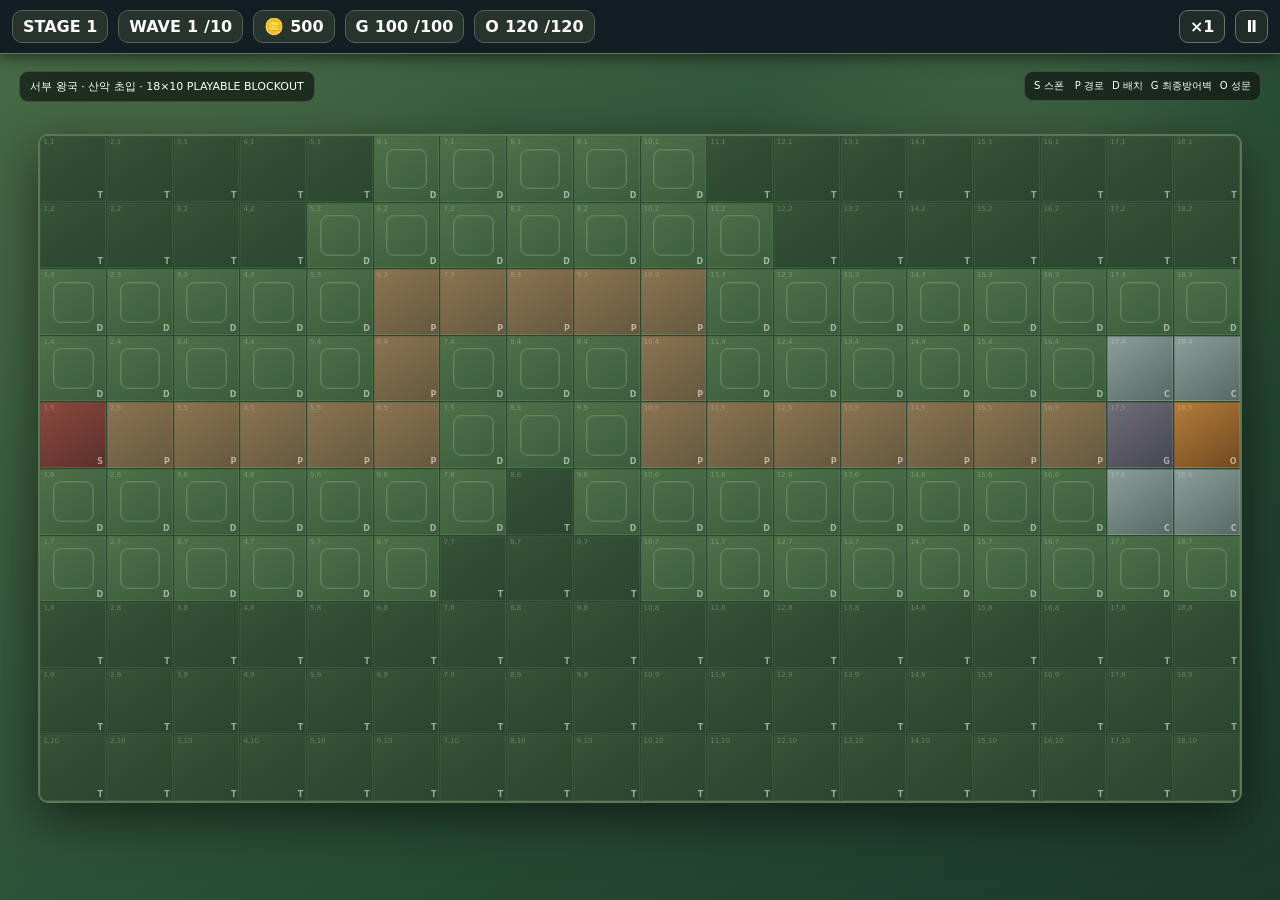
==== app/src/main/assets/stage1_playable.html @ c3728bfd "feat: add playable 18x10 Stage 1 vertical slice" ====
<!doctype html>
<html lang="ko">
<head>
<meta charset="utf-8">
<meta name="viewport" content="width=device-width,initial-scale=1,user-scalable=no,viewport-fit=cover">
<title>Lucky Girls Stage 1 Playable</title>
<style>
:root{--top:54px;--bottom:116px}
*{box-sizing:border-box}
html,body{margin:0;width:100%;height:100%;overflow:hidden;background:#15251c;color:#fff;font-family:system-ui,-apple-system,sans-serif;touch-action:manipulation}
button{font:inherit}
#app{width:100%;height:100%;position:relative;background:linear-gradient(#355e45,#203c2d 58%,#13251b)}
#topHUD{position:fixed;z-index:50;left:0;right:0;top:0;height:var(--top);display:flex;align-items:center;gap:10px;padding:6px 12px;background:#111923ef;border-bottom:1px solid #647565;box-shadow:0 3px 14px #0008}
.hudBox{display:flex;align-items:center;gap:6px;padding:6px 10px;border-radius:10px;background:#26342d;border:1px solid #4f6257;font-weight:800;white-space:nowrap}
.hudGrow{flex:1}
.hudBtn{border:1px solid #65766e;background:#202c28;color:white;border-radius:9px;padding:6px 10px;font-weight:900}
#battlefield{position:absolute;left:0;right:0;top:var(--top);bottom:0;overflow:hidden;background:
radial-gradient(circle at 20% 30%,#60875b55,transparent 25%),
radial-gradient(circle at 80% 20%,#7a976055,transparent 24%),
linear-gradient(140deg,#466945,#284c35 55%,#1b392b)}
#mapFrame{position:absolute;left:2.5%;right:2.5%;top:3%;bottom:5%;display:flex;align-items:center;justify-content:center}
#grid{position:relative;display:grid;grid-template-columns:repeat(18,1fr);grid-template-rows:repeat(10,1fr);gap:1px;width:min(94vw,calc(90vh * 1.8));aspect-ratio:18/10;border:2px solid #8ba07a88;border-radius:10px;overflow:hidden;box-shadow:0 16px 50px #0008;background:#284831}
.cell{position:relative;min-width:0;min-height:0;background:#40633d;border:1px solid #62805a33}
.cell.t{background:linear-gradient(145deg,#355337,#29452e)}
.cell.d{background:linear-gradient(145deg,#4e7149,#3a5c3b)}
.cell.d:after{content:'';position:absolute;inset:18%;border:1px solid #b8cc9f44;border-radius:20%;box-shadow:inset 0 0 0 1px #ffffff10}
.cell.p{background:linear-gradient(145deg,#8a7552,#66583e)}
.cell.s{background:linear-gradient(145deg,#8b493d,#5c2f2b)}
.cell.c{background:linear-gradient(145deg,#8b9e9b,#556965)}
.cell.g{background:linear-gradient(145deg,#6f6e78,#464650)}
.cell.o{background:linear-gradient(145deg,#b47d39,#71491f)}
.cell.selected{outline:3px solid #ffe76b;outline-offset:-3px;z-index:5}
.cell.combo{box-shadow:inset 0 0 0 3px #ffd958,0 0 12px #ffd958aa;z-index:4}
.cell.deployable:not(.occupied){cursor:pointer}
.cell.deployable:not(.occupied):active{filter:brightness(1.25)}
.coord{position:absolute;left:2px;top:1px;font-size:7px;color:#ffffff42;pointer-events:none}
.tileLabel{position:absolute;right:2px;bottom:1px;font-size:8px;font-weight:900;color:#ffffff88}
#unitLayer,#enemyLayer,#fxLayer{position:absolute;inset:0;pointer-events:none}
.unitToken{position:absolute;transform:translate(-50%,-50%);width:4.8%;aspect-ratio:1;border-radius:50%;display:flex;align-items:center;justify-content:center;font-weight:900;font-size:clamp(10px,1.4vw,18px);border:2px solid #fff8;box-shadow:0 3px 8px #0009;pointer-events:none}
.unitToken.basic{background:#377ac9}
.unitToken.upgraded{background:#7758c8}
.unitToken.hero{background:#d5aa35;color:#251b08;box-shadow:0 0 15px #ffd953}
.enemyToken{position:absolute;transform:translate(-50%,-50%);width:3.4%;aspect-ratio:1;border-radius:45%;background:#743b75;border:2px solid #d996d8;box-shadow:0 0 12px #a64ca4;font-size:clamp(8px,1.1vw,14px);display:flex;align-items:center;justify-content:center;font-weight:900}
.enemyToken.boss{width:5.8%;background:#8b382f;border-color:#ffb070;box-shadow:0 0 18px #e04b35}
.hpbar{position:absolute;left:8%;right:8%;top:-14%;height:5px;background:#211;border-radius:8px;overflow:hidden}
.hpbar i{display:block;height:100%;background:#62e36a}
#bottomUI{position:fixed;z-index:60;left:0;right:0;bottom:0;min-height:var(--bottom);padding:8px 12px;background:#111821f2;border-top:1px solid #5d6b66;box-shadow:0 -4px 18px #000a;display:none}
#bottomUI.on{display:block}
#contextTitle{font-weight:900;margin-bottom:7px}
#actions{display:flex;gap:8px;overflow-x:auto;padding-bottom:3px}
.action{min-width:142px;border:1px solid #71847c;background:#27342f;color:#fff;border-radius:11px;padding:9px;text-align:left}
.action b{display:block;font-size:14px}.action small{display:block;color:#b8c5bf;margin-top:3px}
.action.heroAction{border-color:#e0bd4d;background:#4a3b1e}
.action:disabled{opacity:.42}
#closeBottom{position:absolute;right:10px;top:7px;border:0;background:#26322e;color:#fff;border-radius:8px;padding:5px 9px}
#toast{position:fixed;z-index:90;left:50%;top:68px;transform:translateX(-50%);background:#111c19e8;border:1px solid #70847a;padding:8px 13px;border-radius:10px;display:none}
#legend{position:absolute;z-index:20;right:1.5%;top:2%;font-size:10px;background:#101813b8;padding:7px 9px;border-radius:9px;border:1px solid #6e826f66;pointer-events:none}
#legend span{margin-left:8px}
#stageBanner{position:absolute;z-index:20;left:1.5%;top:2%;background:#101813b8;padding:7px 10px;border-radius:9px;border:1px solid #6e826f66;font-size:11px}
@media (max-height:520px){:root{--top:46px;--bottom:100px}.hudBox{padding:4px 8px;font-size:12px}.hudBtn{padding:4px 8px}.action{min-width:126px;padding:6px}.action b{font-size:12px}.action small{font-size:10px}}
</style>
</head>
<body>
<div id="app">
<header id="topHUD">
  <div class="hudBox">STAGE 1</div>
  <div class="hudBox">WAVE <span id="wave">1</span>/10</div>
  <div class="hudBox">🪙 <span id="gold">500</span></div>
  <div class="hudBox">G <span id="gHp">100</span>/100</div>
  <div class="hudBox">O <span id="oHp">120</span>/120</div>
  <div class="hudGrow"></div>
  <button class="hudBtn" id="speed">×1</button>
  <button class="hudBtn" id="pause">Ⅱ</button>
</header>
<main id="battlefield">
  <div id="stageBanner">서부 왕국 · 산악 초입 · 18×10 PLAYABLE BLOCKOUT</div>
  <div id="legend">S 스폰 <span>P 경로</span><span>D 배치</span><span>G 최종방어벽</span><span>O 성문</span></div>
  <div id="mapFrame">
    <div id="grid"><div id="unitLayer"></div><div id="enemyLayer"></div><div id="fxLayer"></div></div>
  </div>
</main>
<div id="bottomUI">
  <button id="closeBottom">✕</button>
  <div id="contextTitle"></div>
  <div id="actions"></div>
</div>
<div id="toast"></div>
</div>
<script>
(()=> {
'use strict';

const COLS=18, ROWS=10, CELL_COUNT=COLS*ROWS;
const route=[[1,5],[2,5],[3,5],[4,5],[5,5],[6,5],[6,4],[6,3],[7,3],[8,3],[9,3],[10,3],[10,4],[10,5],[11,5],[12,5],[13,5],[14,5],[15,5],[16,5],[17,5],[18,5]];
const castleC=new Set(['17,4','18,4','17,6','18,6']);
const routeSet=new Set(route.map(p=>p.join(',')));
const cells=[], units=new Map(), enemies=[];
let gold=500,wave=1,gHp=100,oHp=120,running=true,speed=1,last=performance.now(),spawnClock=0,waveClock=0,nextEnemyId=1,selected=null,heroCount=0;
const WAVE_DURATION=30;
const BASIC_UNITS={
  knight:{id:'knight',name:'견습기사',short:'검',cost:80,atk:12,range:2.0,rate:0.85,upgrade:'knight2'},
  archer:{id:'archer',name:'견습궁병',short:'궁',cost:90,atk:10,range:3.5,rate:1.05,upgrade:'archer2'},
  mage:{id:'mage',name:'마법사',short:'마',cost:110,atk:17,range:3.0,rate:0.65,upgrade:'mage2'},
  engineer:{id:'engineer',name:'공병',short:'공',cost:100,atk:14,range:2.5,rate:0.75,upgrade:'engineer2'}
};
const UPGRADED={
  knight2:{id:'knight2',name:'기사단',short:'기',cost:120,atk:23,range:2.2,rate:1.0,base:'knight'},
  archer2:{id:'archer2',name:'저격병',short:'저',cost:130,atk:22,range:4.4,rate:0.9,base:'archer'},
  mage2:{id:'mage2',name:'대현자',short:'현',cost:160,atk:31,range:3.5,rate:0.72,base:'mage'},
  engineer2:{id:'engineer2',name:'폭파공병',short:'폭',cost:145,atk:27,range:3.0,rate:0.78,base:'engineer'}
};
/* Temporary input-flow recipe only. Replace with canonical hero-combo table later. */
const HERO_RECIPES=[{id:'ARIA_TEST',name:'아리아',materials:['knight','archer','mage'],atk:55,range:3.7,rate:1.25,status:'PROTOTYPE_INPUT_TEST_ONLY'}];

const $=id=>document.getElementById(id);
const grid=$('grid'), unitLayer=$('unitLayer'), enemyLayer=$('enemyLayer'), bottom=$('bottomUI'), actions=$('actions'), title=$('contextTitle');

function tileKey(x,y){return x+','+y}
function cellIndex(x,y){return (y-1)*COLS+(x-1)}
function inRangeOfPath(x,y,max=2){
  let best=99;
  for(const [px,py] of route){ best=Math.min(best,Math.abs(px-x)+Math.abs(py-y)); }
  return best<=max;
}
function codeFor(x,y){
  const k=tileKey(x,y);
  if(k==='1,5')return 'S';
  if(k==='17,5')return 'G';
  if(k==='18,5')return 'O';
  if(castleC.has(k))return 'C';
  if(routeSet.has(k))return 'P';
  if(inRangeOfPath(x,y,2))return 'D';
  return 'T';
}
function buildGrid(){
  for(let y=1;y<=ROWS;y++) for(let x=1;x<=COLS;x++){
    const code=codeFor(x,y), el=document.createElement('div');
    el.className='cell '+code.toLowerCase()+(code==='D'||code==='C'?' deployable':'');
    el.dataset.x=x;el.dataset.y=y;el.dataset.code=code;
    el.innerHTML='<span class="coord">'+x+','+y+'</span><span class="tileLabel">'+code+'</span>';
    el.addEventListener('click',ev=>{ev.stopPropagation();onCellTap(x,y)});
    cells[cellIndex(x,y)]={x,y,code,el};
    grid.insertBefore(el,unitLayer);
  }
  if(cells.length!==CELL_COUNT)throw new Error('18x10 grid build failed');
}
function posPct(x,y){return {left:((x-.5)/COLS*100)+'%',top:((y-.5)/ROWS*100)+'%'}}
function selectCell(x,y){
  clearSelection(false);
  selected={type:'cell',x,y};
  cells[cellIndex(x,y)].el.classList.add('selected');
  renderBottomForEmpty(x,y);
}
function selectUnit(u){
  clearSelection(false);
  selected={type:'unit',id:u.id};
  cells[cellIndex(u.x,u.y)].el.classList.add('selected');
  const combo=comboForUnit(u);
  if(combo)renderBottomForCombo(u,combo); else renderBottomForUnit(u);
}
function clearSelection(hide=true){
  document.querySelectorAll('.cell.selected').forEach(e=>e.classList.remove('selected'));
  selected=null;
  if(hide)bottom.classList.remove('on');
}
function onCellTap(x,y){
  const cell=cells[cellIndex(x,y)];
  const u=units.get(tileKey(x,y));
  if(u){selectUnit(u);return}
  if(cell.code==='D'||cell.code==='C'){selectCell(x,y);return}
  clearSelection(true);
}
function showBottom(text){
  title.textContent=text;actions.innerHTML='';bottom.classList.add('on');
}
function actionButton(name,desc,fn,hero=false,disabled=false){
  const b=document.createElement('button');b.className='action'+(hero?' heroAction':'');
  b.innerHTML='<b>'+name+'</b><small>'+desc+'</small>';b.disabled=disabled;b.onclick=fn;actions.appendChild(b);
}
function renderBottomForEmpty(x,y){
  showBottom('빈 배치칸 '+x+','+y+' · 기본 아군 배치');
  Object.values(BASIC_UNITS).forEach(t=>actionButton(t.name,t.cost+'G · ATK '+t.atk,()=>placeUnit(x,y,t),false,gold<t.cost));
}
function renderBottomForUnit(u){
  const t=BASIC_UNITS[u.type]||UPGRADED[u.type];
  showBottom(t.name+' · '+u.x+','+u.y);
  if(BASIC_UNITS[u.type]){
    const up=UPGRADED[t.upgrade];
    actionButton('업그레이드 → '+up.name,up.cost+'G · ATK '+up.atk,()=>upgradeUnit(u,up),false,gold<up.cost);
  }
  const candidates=Object.values(UPGRADED).filter(v=>v.id!==u.type);
  candidates.slice(0,3).forEach(v=>actionButton('상위 유닛 교체',v.name+' · '+v.cost+'G',()=>replaceUnit(u,v),false,gold<v.cost));
  actionButton('판매','배치 비용 일부 회수',()=>sellUnit(u));
}
function renderBottomForCombo(u,recipe){
  const t=BASIC_UNITS[u.type]||UPGRADED[u.type];
  showBottom(t.name+' · 영웅 조합 가능');
  actionButton('★ '+recipe.name+' 조합','재료 3체 소모 · 선택 위치에 영웅 배치',()=>summonHeroFromRecipe(u,recipe),true,false);
  if(BASIC_UNITS[u.type]){
    const up=UPGRADED[t.upgrade];
    actionButton('일반 업그레이드',up.name+' · '+up.cost+'G',()=>upgradeUnit(u,up),false,gold<up.cost);
  }
}
function placeUnit(x,y,t){
  if(units.has(tileKey(x,y))||gold<t.cost)return;
  gold-=t.cost;
  const u={id:'u'+Date.now()+Math.random(),x,y,type:t.id,lastShot:0};
  units.set(tileKey(x,y),u);
  cells[cellIndex(x,y)].el.classList.add('occupied');
  renderUnits();syncHUD();updateComboHighlights();clearSelection(true);toast(t.name+' 배치');
}
function upgradeUnit(u,t){
  if(gold<t.cost)return;
  gold-=t.cost;u.type=t.id;renderUnits();syncHUD();updateComboHighlights();clearSelection(true);toast(t.name+' 업그레이드');
}
function replaceUnit(u,t){
  if(gold<t.cost)return;
  gold-=t.cost;u.type=t.id;renderUnits();syncHUD();updateComboHighlights();clearSelection(true);toast(t.name+' 교체');
}
function sellUnit(u){
  const t=BASIC_UNITS[u.type]||UPGRADED[u.type]; gold+=Math.round((t?.cost||80)*.5);
  units.delete(tileKey(u.x,u.y));cells[cellIndex(u.x,u.y)].el.classList.remove('occupied');
  renderUnits();syncHUD();updateComboHighlights();clearSelection(true);toast('판매 완료');
}
function recipeMaterials(recipe){
  const picked=[];
  for(const type of recipe.materials){
    const found=[...units.values()].find(u=>u.type===type&&!picked.includes(u));
    if(!found)return null;picked.push(found);
  }
  return picked;
}
function comboForUnit(u){
  for(const r of HERO_RECIPES){
    const mats=recipeMaterials(r);
    if(mats&&mats.some(m=>m.id===u.id))return r;
  }
  return null;
}
function updateComboHighlights(){
  document.querySelectorAll('.cell.combo').forEach(e=>e.classList.remove('combo'));
  HERO_RECIPES.forEach(r=>{
    const mats=recipeMaterials(r);
    if(mats)mats.forEach(m=>cells[cellIndex(m.x,m.y)].el.classList.add('combo'));
  });
}
function summonHeroFromRecipe(selectedMaterial,recipe){
  if(heroCount>=5){toast('영웅 슬롯 5/5');return}
  const mats=recipeMaterials(recipe);if(!mats)return;
  const sx=selectedMaterial.x,sy=selectedMaterial.y;
  mats.forEach(m=>{units.delete(tileKey(m.x,m.y));cells[cellIndex(m.x,m.y)].el.classList.remove('occupied')});
  const h={id:'h'+Date.now(),x:sx,y:sy,type:'hero_aria',hero:recipe.name,atk:recipe.atk,range:recipe.range,rate:recipe.rate,lastShot:0};
  units.set(tileKey(sx,sy),h);cells[cellIndex(sx,sy)].el.classList.add('occupied');heroCount++;
  renderUnits();updateComboHighlights();clearSelection(true);toast(recipe.name+' 조합 완료');
}
function renderUnits(){
  unitLayer.innerHTML='';
  for(const u of units.values()){
    const t=u.type==='hero_aria'?{short:'아'}:(BASIC_UNITS[u.type]||UPGRADED[u.type]);
    const d=document.createElement('div');d.className='unitToken '+(u.type==='hero_aria'?'hero':UPGRADED[u.type]?'upgraded':'basic');
    const p=posPct(u.x,u.y);d.style.left=p.left;d.style.top=p.top;d.textContent=t.short;unitLayer.appendChild(d);
  }
}
function spawnEnemy(boss=false){
  const hp=boss?260+wave*35:48+wave*12;
  enemies.push({id:nextEnemyId++,pathPos:0,hp,maxHp:hp,speed:boss?.32:.62+wave*.015,lastStructureHit:0,boss});
}
function waveSpawnInterval(){return Math.max(.62,1.35-wave*.06)}
function updateEnemies(dt,now){
  spawnClock+=dt;
  const isBossWave=wave===10;
  const limit=isBossWave?1:10+wave*2;
  const spawned=enemies.filter(e=>e.spawnWave===wave).length; // legacy-safe, actual per-wave counter below
  if(!updateEnemies.spawned)updateEnemies.spawned={};
  updateEnemies.spawned[wave]=updateEnemies.spawned[wave]||0;
  if(spawnClock>=waveSpawnInterval()&&updateEnemies.spawned[wave]<limit){
    spawnClock=0;spawnEnemy(isBossWave&&updateEnemies.spawned[wave]===0);
    enemies[enemies.length-1].spawnWave=wave;updateEnemies.spawned[wave]++;
  }
  for(const e of enemies){
    if(e.hp<=0)continue;
    if(e.pathPos<route.length-2){
      e.pathPos=Math.min(route.length-2,e.pathPos+e.speed*dt);
    }else{
      const hitGap=e.boss?2.2:1.5;
      if(now-e.lastStructureHit>=hitGap){
        e.lastStructureHit=now;
        const dmg=e.boss?40:10;
        if(gHp>0)gHp=Math.max(0,gHp-dmg);
        else oHp=Math.max(0,oHp-dmg);
        if(oHp<=0)running=false;
      }
    }
  }
}
function unitStats(u){
  if(u.type==='hero_aria')return {atk:u.atk,range:u.range,rate:u.rate};
  const t=BASIC_UNITS[u.type]||UPGRADED[u.type];return {atk:t.atk,range:t.range,rate:t.rate};
}
function enemyXY(e){
  const a=route[Math.floor(e.pathPos)], b=route[Math.min(route.length-1,Math.floor(e.pathPos)+1)],f=e.pathPos-Math.floor(e.pathPos);
  return {x:a[0]+(b[0]-a[0])*f,y:a[1]+(b[1]-a[1])*f};
}
function updateUnits(now){
  for(const u of units.values()){
    const s=unitStats(u);if(now-u.lastShot<1/s.rate)continue;
    let target=null,best=999;
    for(const e of enemies){if(e.hp<=0)continue;const p=enemyXY(e),dist=Math.hypot(p.x-u.x,p.y-u.y);if(dist<=s.range&&dist<best){best=dist;target=e}}
    if(target){target.hp-=s.atk;u.lastShot=now;if(target.hp<=0){gold+=target.boss?180:12;toast(target.boss?'보스 처치 +180G':'+12G')}}
  }
}
function renderEnemies(){
  enemyLayer.innerHTML='';
  for(const e of enemies){if(e.hp<=0)continue;const pxy=enemyXY(e),p=posPct(pxy.x,pxy.y),d=document.createElement('div');
    d.className='enemyToken'+(e.boss?' boss':'');d.style.left=p.left;d.style.top=p.top;d.textContent=e.boss?'B':'E';
    d.innerHTML+='<span class="hpbar"><i style="width:'+Math.max(0,e.hp/e.maxHp*100)+'%"></i></span>';enemyLayer.appendChild(d)}
}
function advanceWave(){
  wave++;
  if(wave>10){running=false;toast('STAGE 1 TD 테스트 클리어');return}
  waveClock=0;spawnClock=0;
}
function loop(ts){
  const raw=Math.min(.05,(ts-last)/1000);last=ts;
  if(running){
    const dt=raw*speed;waveClock+=dt;
    updateEnemies(dt,ts/1000);updateUnits(ts/1000);
    if(waveClock>=WAVE_DURATION)advanceWave();
    enemies.splice(0,enemies.length,...enemies.filter(e=>e.hp>0&&!(e.pathPos>=route.length-2&&oHp<=0)));
    renderEnemies();syncHUD();
  }
  requestAnimationFrame(loop);
}
function syncHUD(){$('gold').textContent=gold;$('wave').textContent=Math.min(wave,10);$('gHp').textContent=gHp;$('oHp').textContent=oHp}
function toast(msg){const t=$('toast');t.textContent=msg;t.style.display='block';clearTimeout(toast.t);toast.t=setTimeout(()=>t.style.display='none',850)}
$('closeBottom').onclick=()=>clearSelection(true);
$('battlefield').addEventListener('click',()=>clearSelection(true));
$('speed').onclick=()=>{speed=speed===1?2:speed===2?3:1;$('speed').textContent='×'+speed};
$('pause').onclick=()=>{running=!running;$('pause').textContent=running?'Ⅱ':'▶'};
buildGrid();renderUnits();syncHUD();updateComboHighlights();requestAnimationFrame(loop);

window.__LG_STAGE1_TEST__={
  grid:()=>({cols:COLS,rows:ROWS,cells:cells.length}),
  state:()=>({wave,gold,gHp,oHp,units:[...units.values()],enemies:enemies.length,bottomVisible:bottom.classList.contains('on')}),
  select:(x,y)=>onCellTap(x,y),
  place:(x,y,type)=>placeUnit(x,y,BASIC_UNITS[type]),
  route:()=>route.slice(),
  standard:'LG_STAGE1_PLAYABLE_INTERACTION_STANDARD_V1'
};
})();
</script>
</body>
</html>
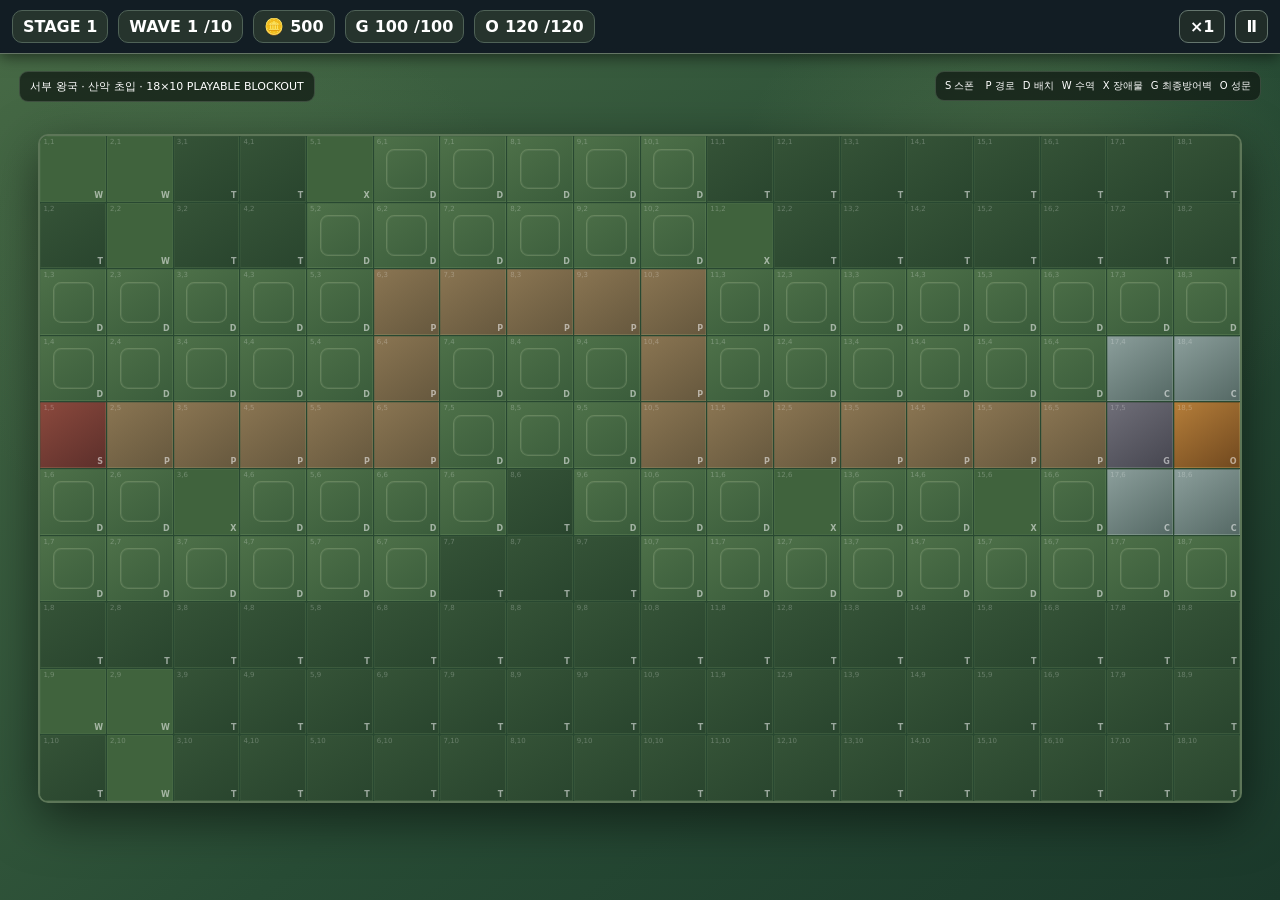
==== commit f629bf43: "fix: use exact Stage 1 V1.1 18x10 tile data with GO castle override" ====
--- a/app/src/main/assets/stage1_playable.html
+++ b/app/src/main/assets/stage1_playable.html
@@ -21,7 +21,7 @@
 #mapFrame{position:absolute;left:2.5%;right:2.5%;top:3%;bottom:5%;display:flex;align-items:center;justify-content:center}
 #grid{position:relative;display:grid;grid-template-columns:repeat(18,1fr);grid-template-rows:repeat(10,1fr);gap:1px;width:min(94vw,calc(90vh * 1.8));aspect-ratio:18/10;border:2px solid #8ba07a88;border-radius:10px;overflow:hidden;box-shadow:0 16px 50px #0008;background:#284831}
 .cell{position:relative;min-width:0;min-height:0;background:#40633d;border:1px solid #62805a33}
-.cell.t{background:linear-gradient(145deg,#355337,#29452e)}
+.cell.t{background:linear-gradient(145deg,#355337,#29452e)}\n.cell.w{background:linear-gradient(145deg,#315e73,#214455)}\n.cell.x{background:linear-gradient(145deg,#4b4c43,#30332d)}
 .cell.d{background:linear-gradient(145deg,#4e7149,#3a5c3b)}
 .cell.d:after{content:'';position:absolute;inset:18%;border:1px solid #b8cc9f44;border-radius:20%;box-shadow:inset 0 0 0 1px #ffffff10}
 .cell.p{background:linear-gradient(145deg,#8a7552,#66583e)}
@@ -74,7 +74,7 @@
 </header>
 <main id="battlefield">
   <div id="stageBanner">서부 왕국 · 산악 초입 · 18×10 PLAYABLE BLOCKOUT</div>
-  <div id="legend">S 스폰 <span>P 경로</span><span>D 배치</span><span>G 최종방어벽</span><span>O 성문</span></div>
+  <div id="legend">S 스폰 <span>P 경로</span><span>D 배치</span><span>W 수역</span><span>X 장애물</span><span>G 최종방어벽</span><span>O 성문</span></div>
   <div id="mapFrame">
     <div id="grid"><div id="unitLayer"></div><div id="enemyLayer"></div><div id="fxLayer"></div></div>
   </div>
@@ -94,6 +94,18 @@
 const route=[[1,5],[2,5],[3,5],[4,5],[5,5],[6,5],[6,4],[6,3],[7,3],[8,3],[9,3],[10,3],[10,4],[10,5],[11,5],[12,5],[13,5],[14,5],[15,5],[16,5],[17,5],[18,5]];
 const castleC=new Set(['17,4','18,4','17,6','18,6']);
 const routeSet=new Set(route.map(p=>p.join(',')));
+const TILE_ROWS=[
+  'WWTTXDDDDDTTTTTTTT',
+  'TWTTDDDDDDXTTTTTTT',
+  'DDDDDPPPPPDDDDDDDD',
+  'DDDDDPDDDPDDDDDDCC',
+  'SPPPPPDDDPPPPPPPGO',
+  'DDXDDDDTDDDXDDXDCC',
+  'DDDDDDTTTDDDDDDDDD',
+  'TTTTTTTTTTTTTTTTTT',
+  'WWTTTTTTTTTTTTTTTT',
+  'TWTTTTTTTTTTTTTTTT'
+];
 const cells=[], units=new Map(), enemies=[];
 let gold=500,wave=1,gHp=100,oHp=120,running=true,speed=1,last=performance.now(),spawnClock=0,waveClock=0,nextEnemyId=1,selected=null,heroCount=0;
 const WAVE_DURATION=30;
@@ -117,20 +129,8 @@
 
 function tileKey(x,y){return x+','+y}
 function cellIndex(x,y){return (y-1)*COLS+(x-1)}
-function inRangeOfPath(x,y,max=2){
-  let best=99;
-  for(const [px,py] of route){ best=Math.min(best,Math.abs(px-x)+Math.abs(py-y)); }
-  return best<=max;
-}
 function codeFor(x,y){
-  const k=tileKey(x,y);
-  if(k==='1,5')return 'S';
-  if(k==='17,5')return 'G';
-  if(k==='18,5')return 'O';
-  if(castleC.has(k))return 'C';
-  if(routeSet.has(k))return 'P';
-  if(inRangeOfPath(x,y,2))return 'D';
-  return 'T';
+  return TILE_ROWS[y-1][x-1];
 }
 function buildGrid(){
   for(let y=1;y<=ROWS;y++) for(let x=1;x<=COLS;x++){
@@ -277,11 +277,15 @@
     spawnClock=0;spawnEnemy(isBossWave&&updateEnemies.spawned[wave]===0);
     enemies[enemies.length-1].spawnWave=wave;updateEnemies.spawned[wave]++;
   }
+  const gateNormals=enemies.filter(e=>e.hp>0&&!e.boss&&e.pathPos>=route.length-2).slice(0,3);
+  const gateBoss=enemies.find(e=>e.hp>0&&e.boss&&e.pathPos>=route.length-2);
   for(const e of enemies){
     if(e.hp<=0)continue;
     if(e.pathPos<route.length-2){
       e.pathPos=Math.min(route.length-2,e.pathPos+e.speed*dt);
     }else{
+      const allowed=e.boss ? e===gateBoss : gateNormals.includes(e);
+      if(!allowed)continue;
       const hitGap=e.boss?2.2:1.5;
       if(now-e.lastStructureHit>=hitGap){
         e.lastStructureHit=now;
